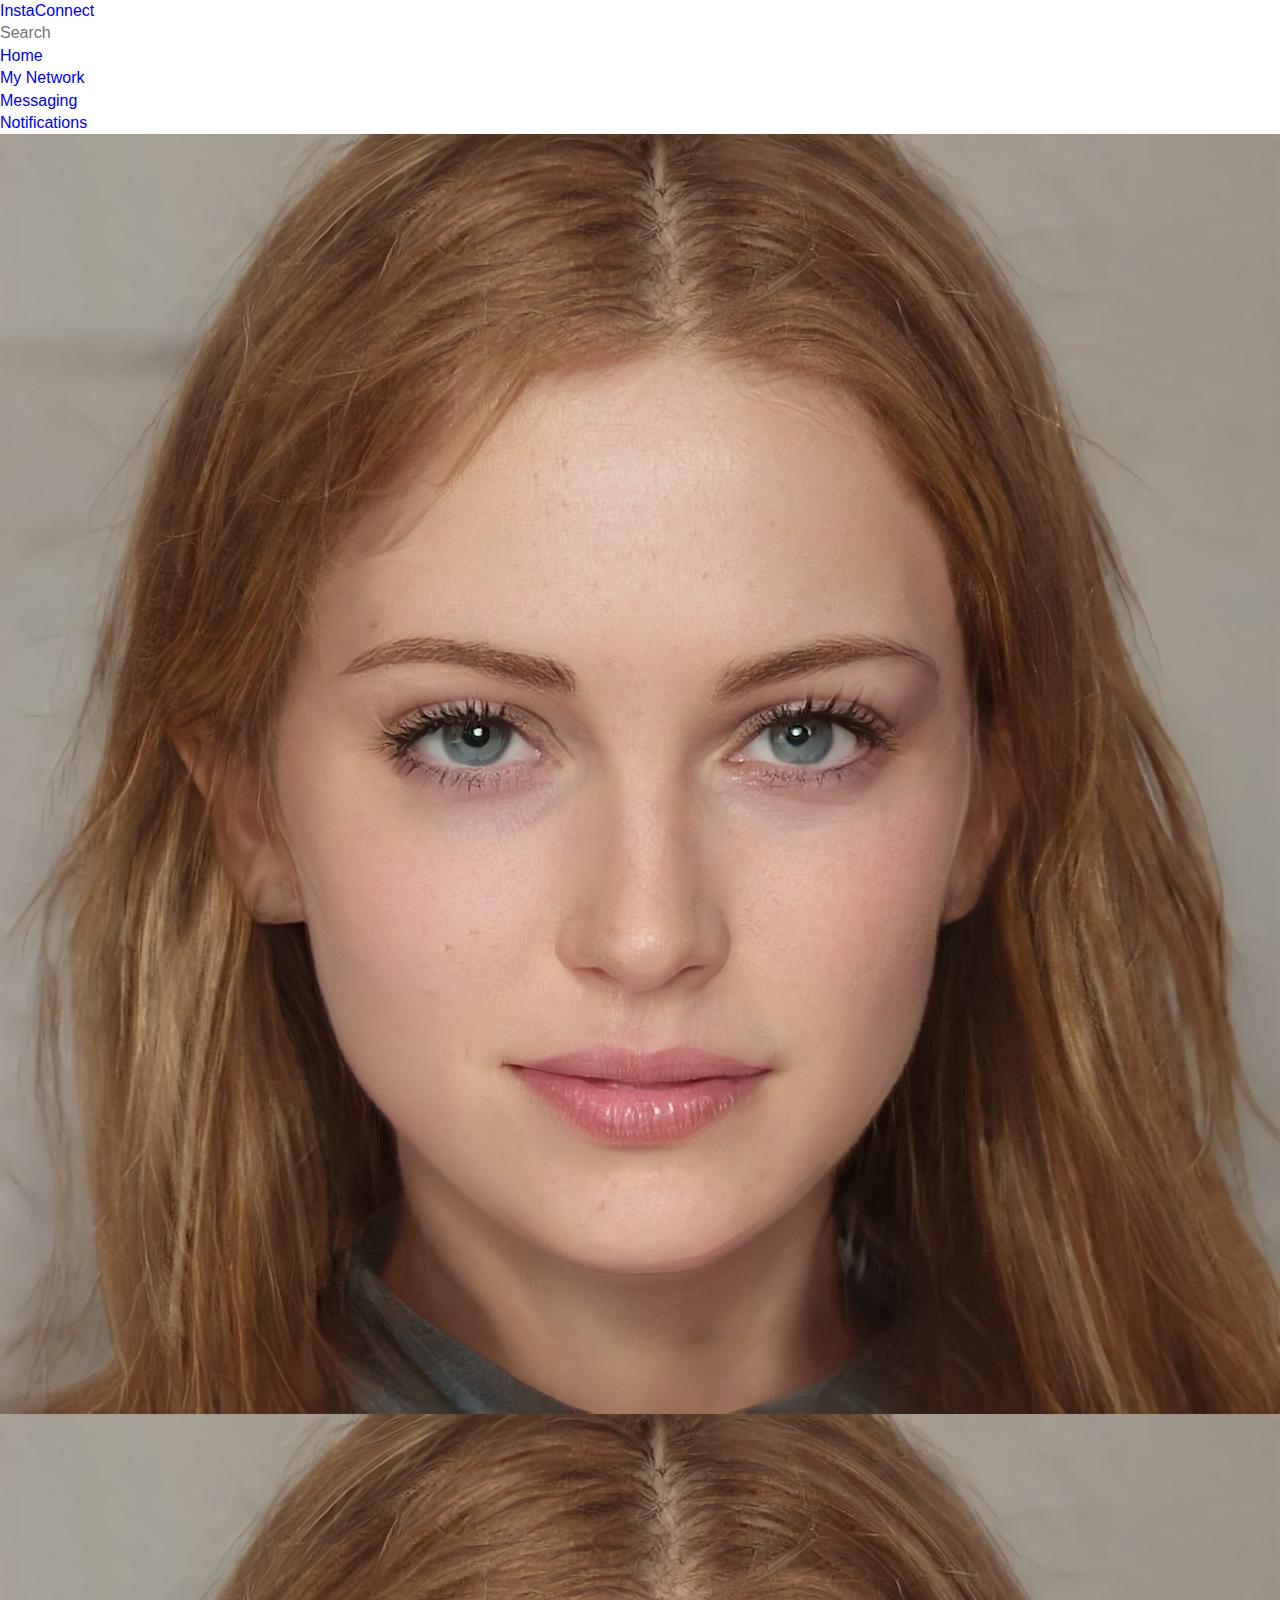
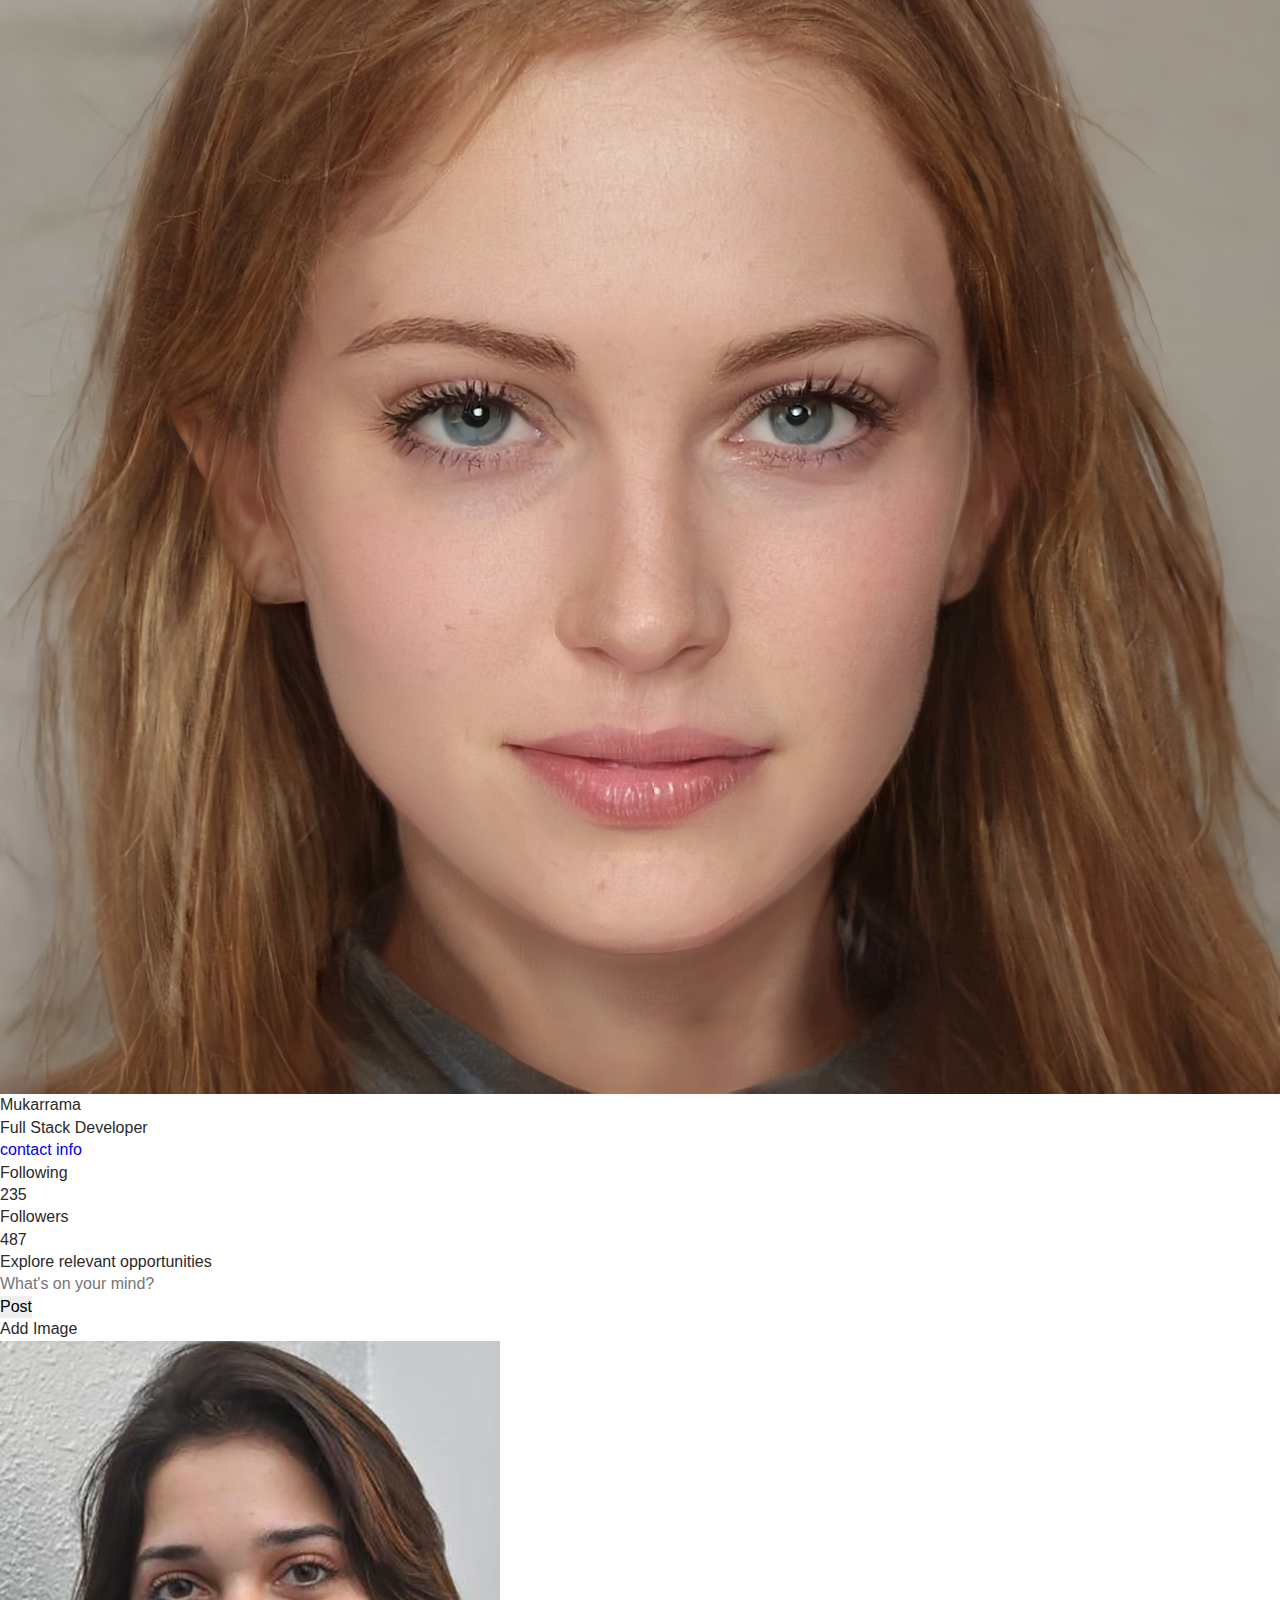
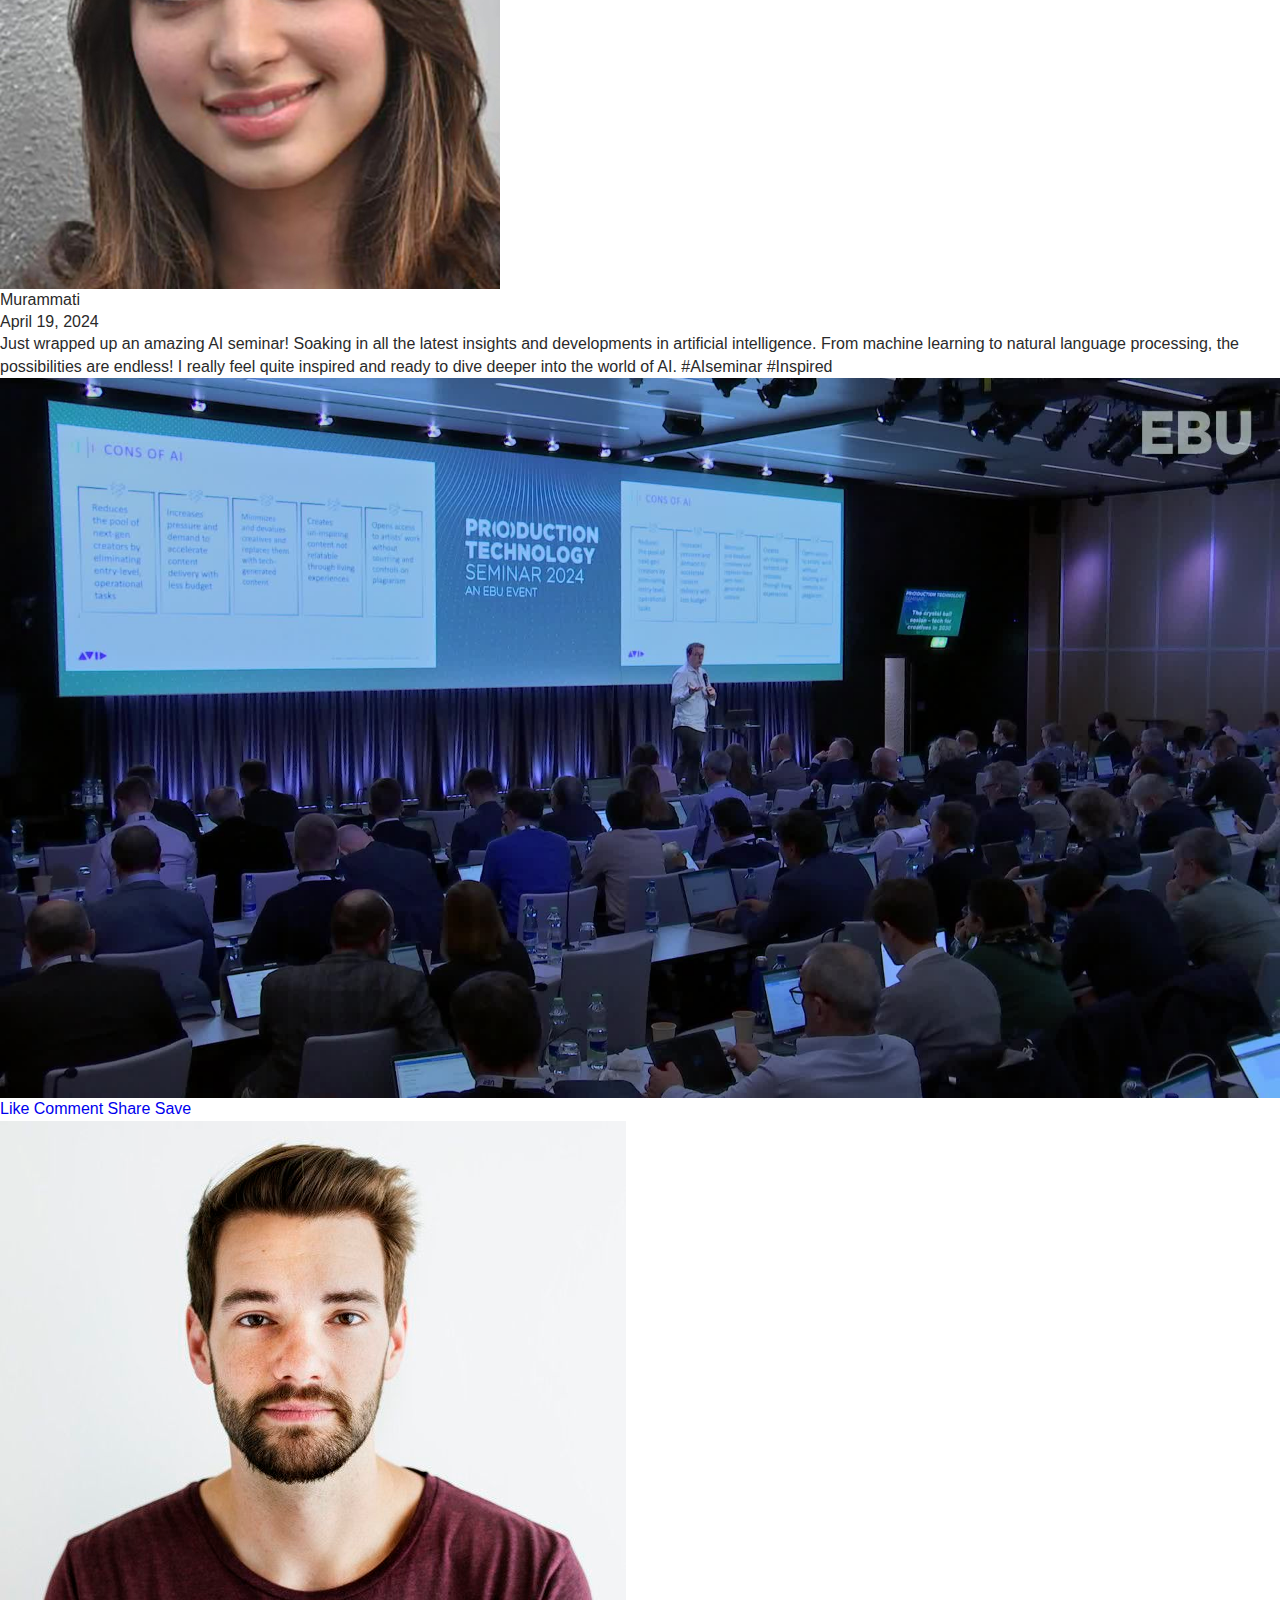
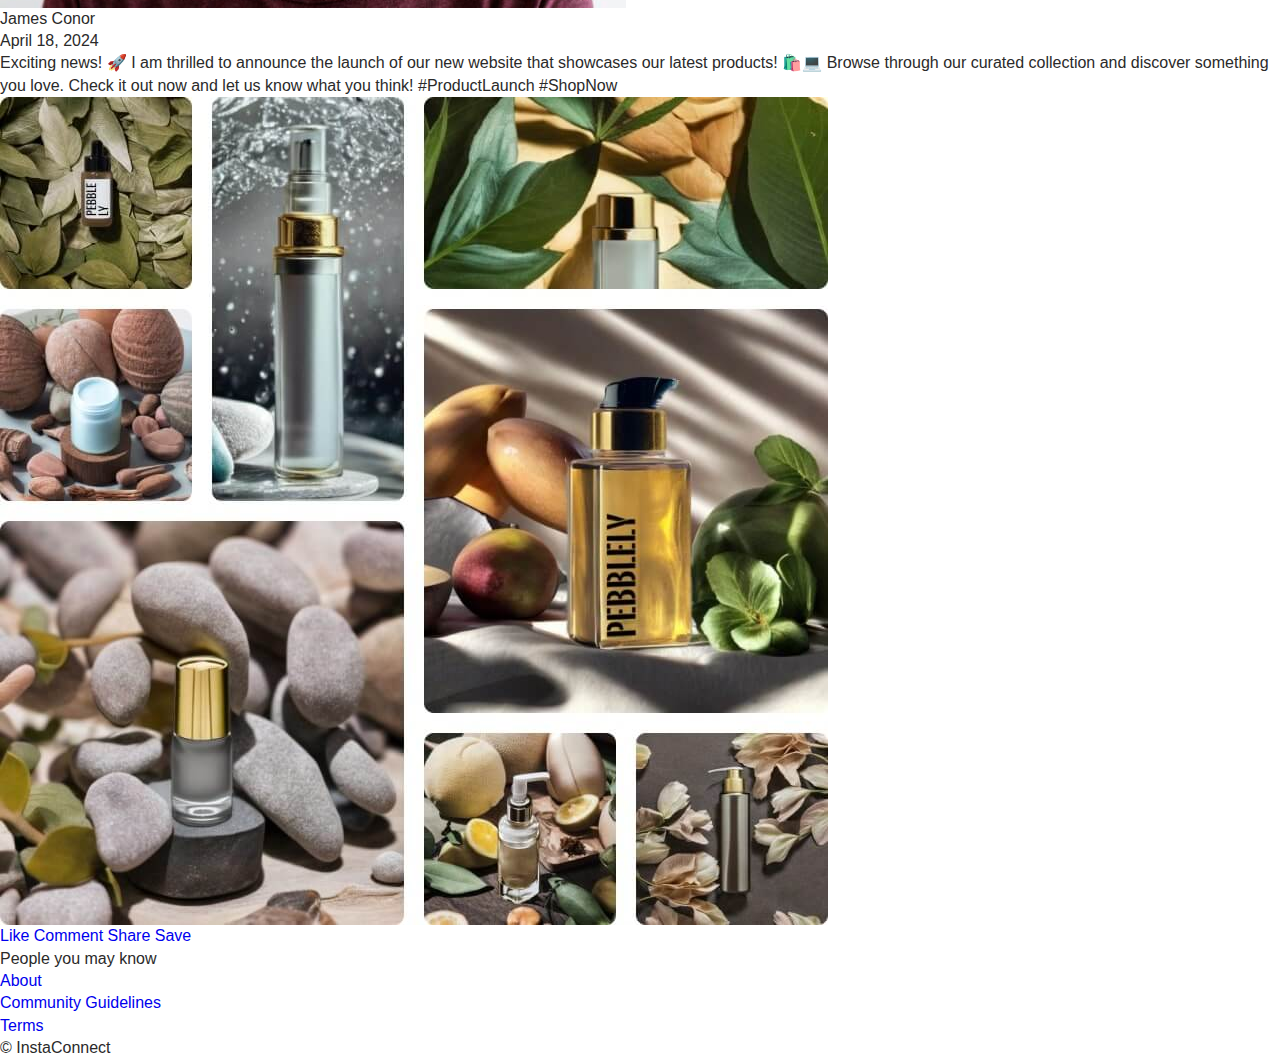
==== home.html @ 7234b7f6 "Adding the homepage" ====
<!DOCTYPE html>
<html lang="en" dir="ltr">

 <head>
    <meta charset="utf-8">
    <meta name="viewport" content="width=device-width, initial-scale=1">
    <meta name="author" content="Mukarrama">
    <title>InstaConnect</title>
    <link rel="icon" href="./assets/img/logo.jpg" type="image/x-icon">
    <link rel="preconnect" href="https://fonts.googleapis.com">
    <link rel="preconnect" href="https://fonts.gstatic.com" crossorigin>
    <link href="https://fonts.googleapis.com/css2?family=Roboto+Flex:opsz@8..144&family=Roboto:wght@300&display=swap"
    rel="stylesheet">
    <link rel="stylesheet" href="https://cdnjs.cloudflare.com/ajax/libs/font-awesome/6.5.1/css/all.min.css"
    integrity="sha512-DTOQO9RWCH3ppGqcWaEA1BIZOC6xxalwEsw9c2QQeAIftl+Vegovlnee1c9QX4TctnWMn13TZye+giMm8e2LwA=="
    crossorigin="anonymous" referrerpolicy="no-referrer"/>
    <link rel="stylesheet" href="./assets/style/reset.css">
    <link rel="stylesheet" href="./assets/style/home-page.css">
    <script src="./assets/script/home-page.js" type="module"></script>
 </head>

 <body>
    <header class="container">
        <nav>
            <ul class="links-1">
                <li class="heading"><a href="#">InstaConnect</a></li>
                <li class="input">
                    <input type="text" class="search" placeholder="Search" />
                </li>
            </ul>
            <ul class="links-2">
                <li>
                    <a href="#">Home</a>
                </li>
                <li>
                    <a href="#">My Network</a>
                </li>
                <li>
                    <a href="#">Messaging</a>
                </li>
                <li>
                    <a href="#">Notifications</a>
                </li>
                <li>
                    <a href="#"><img src="./assets/img/pfp.jpg" alt="user"></a>
                </li>
            </ul>
        </nav>
    </header>
    <main>
        <div class="container">
            <div class="grid">
                <section class="my-profile">
                    <div class="my-info-1">
                        <div class="my-info-2"> 
                            <img src="./assets/img/pfp.jpg" alt="user">
                        </div>
                        <h1 class="name">Mukarrama</h1>
                        <p>Full Stack Developer</p>
                        <a href="#">
                            contact info
                        </a>
                    </div>
                    <div class="followers">
                        <div>
                            <p>Following</p>
                            <h2>235</h2>
                        </div>
                        <div>
                            <p>Followers</p>
                            <h2>487</h2>
                        </div>
                    </div>
                    <p>Explore relevant opportunities</p>
                </section>
                <section class="posts">
                    <div class="post-here">
                        <div class="post-container">
                            <input type="text" placeholder="What's on your mind?">
                            <div class="media-preview"></div>
                            <button class="post-button">Post</button>
                        </div>
                        
                        <div class="post-options">
                            
                            <div class="photo">
                                <p>Add Image</p>
                            </div>
                        </div>
                    </div>
                    <div class="friends-post">
                        <div class="post-heading">
                            <div class="heading-profile">
                                <div class="profile-pic">
                                    <a href="#"><img src="./assets/img/img-01.jpg" alt="user"></a>
                                </div>
                                <div class="profile-info">
                                    <h3>Murammati</h3>
                                    <p>April 19, 2024</p>
                                </div>
                            </div>
                            <div>
                                <i class="fa-solid fa-ellipsis"></i>
                            </div>
                        </div>
                        <div class="post-content">
                            <p>
                                Just wrapped up an amazing AI seminar! Soaking in all 
                                the latest insights and developments in artificial intelligence. 
                                From machine learning to natural language processing, the possibilities 
                                are endless! I really feel quite inspired and ready to dive deeper into the world of AI.
                                 <b>#AIseminar #Inspired</b>
                            </p>
                            <img src="./assets/img/img-04.jpg" alt="">
                            <div class="line">
                                <div>
                                    <a href="#">
                                        <i class="far fa-thumbs-up"></i>
                                        Like
                                    </a>
                                    <a href="#">
                                        <i class="fa-regular fa-message"></i>
                                        Comment
                                    </a>
                                    <a href="#">
                                        <i class="fa-regular fa-share-from-square"></i>
                                        Share
                                    </a>
                                    <a href="#">
                                        <i class="fa-regular fa-bookmark"></i>
                                        Save
                                    </a>
                                </div>
                            </div>
                        </div>
                    </div>
                    <div class="friends-post">
                        <div class="post-heading">
                            <div class="heading-profile">
                                <div class="profile-pic">
                                    <a href="#"><img src="./assets/img/img-02.jpg" alt="user"></a>
                                </div>
                                <div class="profile-info">
                                    <h3>James Conor</h3>
                                    <p>April 18, 2024</p>
                                </div>
                            </div>
                            <div>
                                <i class="fa-solid fa-ellipsis"></i>
                            </div>
                        </div>
                        <div class="post-content">
                            <p>
                                Exciting news! 🚀 I am thrilled to announce
                                 the launch of our new website that showcases 
                                 our latest products! 🛍️💻 Browse through our
                                  curated collection and discover something you love. Check it out now and
                                   let us know what you think! #ProductLaunch #ShopNow
                            </p>
                            <img src="./assets/img/img-05.jpg" alt="">
                            <div class="line">
                                <div>
                                    <a href="#">
                                        <i class="far fa-thumbs-up"></i>
                                        Like
                                    </a>
                                    <a href="#">
                                        <i class="fa-regular fa-message"></i>
                                        Comment
                                    </a>
                                    <a href="#">
                                        <i class="fa-regular fa-share-from-square"></i>
                                        Share
                                    </a>
                                    <a href="#">
                                        <i class="fa-regular fa-bookmark"></i>
                                        Save
                                    </a>
                                </div>
    
                            </div>
                        </div>
                    </div>
                </section>
                <section class="user-column">
    
                    <div id="userContainer" class="container">
                        <h2>People you may know</h2>
                    </div>
                </section>
            </div>
        </div>
    </main>
    <footer>
        <nav>
            <ul>
                <li><a href="#">About</a></li>
                <li><a href="#">Community Guidelines</a></li>
                <li><a href="#">Terms</a></li>
            </ul>
            <div class="end">&copy; InstaConnect </div>
        </nav>
    </footer>
 </body>

</html>
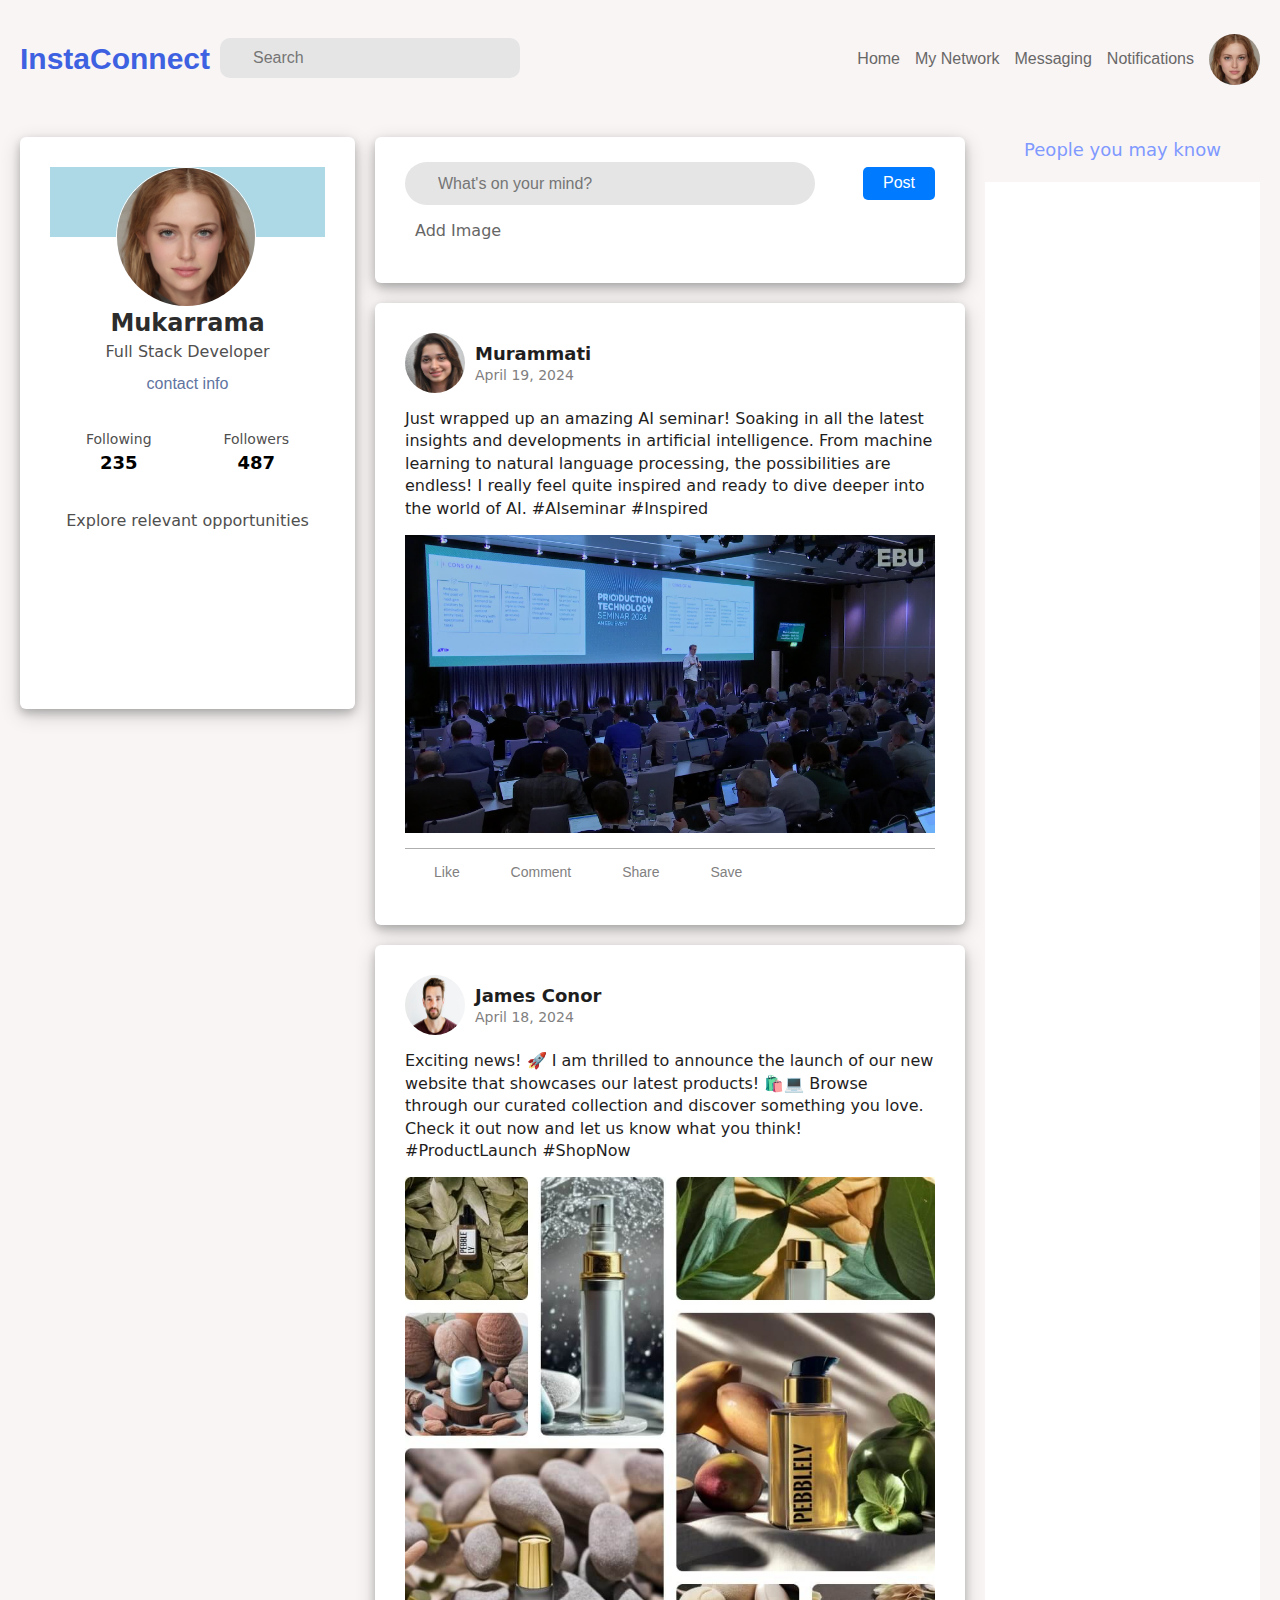
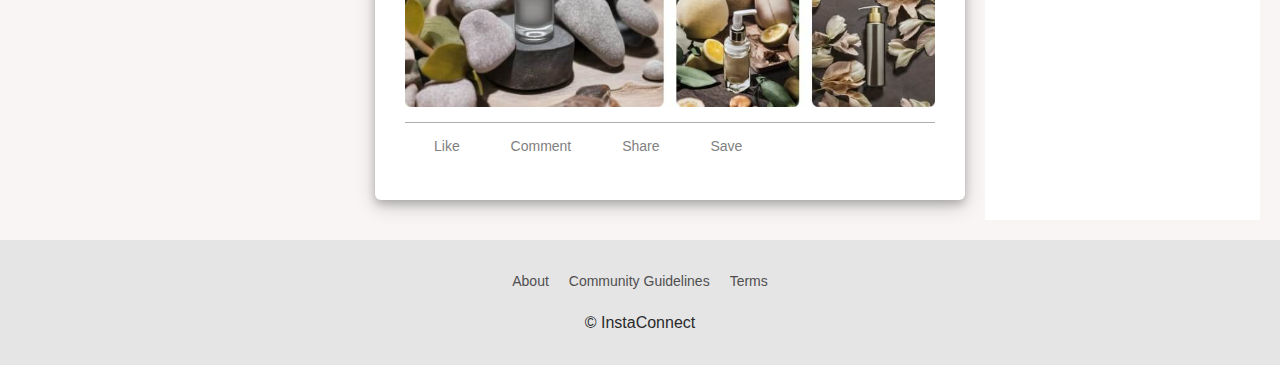
==== commit 1290bd99: "Styling the home page" ====
--- a/home.html
+++ b/home.html
@@ -15,8 +15,8 @@
     integrity="sha512-DTOQO9RWCH3ppGqcWaEA1BIZOC6xxalwEsw9c2QQeAIftl+Vegovlnee1c9QX4TctnWMn13TZye+giMm8e2LwA=="
     crossorigin="anonymous" referrerpolicy="no-referrer"/>
     <link rel="stylesheet" href="./assets/style/reset.css">
-    <link rel="stylesheet" href="./assets/style/home-page.css">
-    <script src="./assets/script/home-page.js" type="module"></script>
+    <link rel="stylesheet" href="./assets/style/homepage.css">
+    <script src="./assets/script/homepage.js" type="module"></script>
  </head>
 
  <body>
--- a/assets/style/homepage.css
+++ b/assets/style/homepage.css
@@ -0,0 +1,794 @@
+@charset "utf-8";
+
+.container {
+    max-width: auto;
+    width: 100%;
+    padding: 0;
+    margin: auto;
+    display: flex;
+    flex-direction: column;
+    background-color: #f9f5f5;
+}
+
+body {
+    font-family: 'Segoe UI', Tahoma, Geneva, Verdana, sans-serif;
+    background-color: #f9f5f5;
+    ;
+}
+
+p,
+h1,
+h2,
+h3,
+h4 {
+    overflow-wrap: break-word;
+    font-family: system-ui, -apple-system, BlinkMacSystemFont,
+        'Segoe UI', Roboto, Oxygen, Ubuntu, Cantarell, 'Open Sans',
+        'Helvetica Neue', sans-serif;
+    color: #ffffff;
+}
+
+/* -------------------------------------------- */
+/* Header                                      */
+/* -------------------------------------------- */
+
+header {
+    width: 100%;
+    height: 13%;
+    display: flex;
+    justify-content: center;
+    padding: 20px;
+    background-color: #151414;
+}
+
+nav {
+    display: flex;
+    justify-content: space-between;
+    align-items: center;
+    padding: 20px;
+}
+
+nav ul {
+    display: flex;
+}
+
+
+.heading a {
+    font-size: 30px;
+    font-weight: 600;
+    margin-right: 10px;
+    color: #3d61e1;
+    
+}
+
+header input {
+    background-color: #e5e5e6;
+    color: #302f2f;
+    height: 40px;
+    width: 300px;
+    border-radius: 10px;
+    padding: 5px 20px 5px 33px;
+}
+.post-button {
+    padding: 5px 20px; 
+    background-color: #007bff; 
+    color: #fff; 
+    border: none; 
+    border-radius: 5px; 
+    cursor: pointer; 
+    transition: background-color 0.3s ease;
+}
+
+.post-button:hover {
+    background-color: #0056b3;
+}
+
+.links-2 li {
+    display: inline-block;
+    height: 50px;
+    line-height: 50px;
+    text-align: center;
+    background-color: #f9f5f5;
+    border-radius: 50%;
+}
+
+.links-2 li:hover {
+    color: #3e3e3e;
+}
+
+.links-2 a {
+    display: block;
+    color: #686767;
+}
+.links-2 a:hover {
+    display: block;
+    color: #292929;
+}
+
+.links-2 li+li {
+    margin-left: 15px;
+}
+
+.links-2 img {
+    border-radius: 50%;
+    display: inline;
+    height: 51px;
+}
+
+.links-2 i {
+    font-size: 18px;
+}
+
+/* -------------------------------------------- */
+/* Main                                         */
+/* -------------------------------------------- */
+
+main {
+    display: flex;
+    flex-direction: column;
+    width: 100%;
+    background-color: #f9f5f5;
+    padding: 0 20px;
+}
+
+.my-profile,
+.posts,
+.user-column {
+    margin: 0;
+    padding: 0;
+}
+
+.grid {
+    display: grid;
+    grid-template-columns: 1fr 2fr 1fr;
+    gap: 20px;
+    padding: 20px 0;
+}
+
+/* First column */
+
+.my-profile {
+    background-color: #ffffff;
+    text-align: center;
+    padding: 30px;
+    border-radius: 6px;
+    height: 34%;
+    width: 335px;
+    box-shadow: 0 4px 8px 0 rgba(0, 0, 0, 0.2), 0 6px 20px 0 rgba(0, 0, 0, 0.19);
+}
+
+
+.my-profile img {
+    border-radius: 50%;
+    display: inline;
+    height: 140px;
+    position: absolute; /* Position the image absolutely relative to its container */
+    left: 24%; /* Move the image 50% to the left */
+    top: 0; /* Align the top of the image with the top of the container */
+    width: auto; /* Allow the width to be adjusted */
+    border: 1px solid #ffffff;
+}
+.my-info-2{
+    background-color: lightblue;
+    width:100%;
+    height:70px;
+    position:relative;
+    padding:0;
+    margin:0;
+}
+.name {
+    font-weight: 600;
+    font-size: 24px;
+    margin-top: 10px;
+}
+
+.my-info-1 p:nth-child(3) {
+    color: #504f4f;
+}
+
+.my-info-1 a {
+    color: #5f74a1;
+    display: flex;
+    justify-content: center;
+    transition: all 0.25s ease-in-out;
+    margin-top: 10px;
+    padding-left: 30px;
+    padding-right: 30px;
+}
+.my-info-1 h1{
+    color: #2c2c2c;
+    margin-top:70px;
+
+}
+.my-info-1 a:hover {
+    color: #1d1d1d;
+}
+
+.my-info-1 i {
+    color: #3d61e1;
+    line-height: 1.5;
+    margin-right: 5px;
+    padding: 3px;
+}
+
+.followers {
+    margin: 30px 0px;
+    display:flex;
+    justify-content: space-around;
+}
+
+.followers div {
+    padding: 5px 0px;
+    border:none;
+}
+
+.followers h2 {
+    font-size: 18px;
+    font-weight: 600;
+    color:black;
+}
+
+.followers p {
+    font-size: 14px;
+    color: #504f4f;
+}
+
+.my-profile>p {
+    margin-bottom: 16px;
+    color: #504f4f;
+}
+
+.my-profile>button {
+    padding: 15px 30px;
+    background-color: #153bc7;
+    color: #fff;
+    border-radius: 28px;
+    cursor: pointer;
+    transition: all 0.25s ease-in-out;
+}
+
+.my-profile>button:hover {
+    background-color: #062cb4;
+}
+
+/* Second column */
+
+
+.friends-post,
+.post-here {
+    padding: 30px;
+    background-color: #ffffff;
+    box-shadow: 0 4px 8px 0 rgba(0, 0, 0, 0.2), 0 6px 20px 0 rgba(0, 0, 0, 0.19);
+    border-radius: 6px;
+    margin-bottom: 20px;
+    width: 590px;
+    color: #313131;
+}
+
+.post-here :first-child {
+    display: flex;
+    justify-content: space-between;
+    align-items: center;
+    height: 43px;
+}
+
+.post-container {
+    padding-bottom: 10px;
+}
+
+.post-container i {
+    color: #3d61e1;
+    font-size: 30px;
+    cursor: pointer;
+    transition: all 0.25s ease-in-out;
+}
+
+.post-container i:hover {
+    color: #4b6adc;
+}
+
+.post-container img {
+    height: 40px;
+    width: 40px;
+    border-radius: 50%;
+}
+
+.post-here input {
+    width: 80%;
+    height: 35px;
+    text-align: left;
+    padding: 0px 20px 0px 33px;
+    line-height: 1;
+    border-radius: 30px;
+    background-color: #e5e5e6;
+    color: #242424;
+}
+
+
+.line-break {
+    border-top: 1px solid #444242;
+    margin-bottom: 20px;
+}
+
+.post-options {
+    display: flex;
+    justify-content: space-between;
+}
+
+.post-options div {
+    cursor: pointer;
+}
+
+.post-options div:not(.line-break) {
+    display: flex;
+    align-items: center;
+}
+
+.post-options i {
+    margin-right: 6px;
+    font-size: 24px;
+}
+
+.post-options p {
+    color: #666666;
+}
+
+.live-video:hover {
+    background-color: #d6d7d8;
+}
+
+.live-video {
+    color: #f02849;
+    padding: 8px 18px;
+    border-radius: 20px;
+    background-color: transparent;
+    transition: all 0.25s ease-in-out;
+}
+
+.photo:hover {
+    background-color: #d6d7d8;
+}
+
+.photo {
+    color: #45bd62;
+    padding: 2px 10px;
+    border-radius: 20px;
+    background-color: transparent;
+    transition: all 0.25s ease-in-out;
+}
+.photo{
+    color: gray;
+}
+
+.feeling:hover {
+    background-color: #d6d7d8;
+}
+
+.feeling {
+    color: #fab921;
+    padding: 2px 27px;
+    border-radius: 20px;
+    background-color: transparent;
+    transition: all 0.25s ease-in-out;
+}
+
+.feeling-list {
+    display: none;
+    position: absolute;
+    background-color: #2f3238;
+    border: 1px solid rgba(0, 0, 0, 0.2);
+    color: #fff;
+    box-shadow: 0 2px 10px rgba(0, 0, 0, 0.2);
+    padding: 10px;
+    border-radius: 10px;
+    display: flex;
+    z-index: 1;
+    flex-direction: column;
+}
+
+.feeling-list button {
+    display: block;
+    background: none;
+    border: none;
+    font-size: 16px;
+    color: #fff;
+    padding: 5px 10px;
+    text-align: left;
+}
+
+.feeling-list button:hover {
+    background-color: #090909;
+    width: 100%;
+}
+
+
+.fa-ellipsis {
+    transition: color 0.3s ease, transform 0.3s ease;
+    vertical-align: top;
+    align-items: center;
+}
+
+.fa-ellipsis:hover {
+    color: #0a66c2;
+    transform: scale(1.2);
+    cursor: pointer;
+}
+
+.media-preview {
+    display: inline-block;
+    vertical-align: middle;
+    padding: 0 10px;
+}
+
+
+
+.post-container input[type="text"] {
+    width: calc(100% - 120px);
+}
+
+.post-heading img {
+    height: 60px;
+    width: 60px;
+    border-radius: 50%;
+}
+
+.post-heading {
+    display: flex;
+    justify-content: space-between;
+    align-items: center;
+    margin-bottom: 15px;
+}
+
+.heading-profile {
+    display: flex;
+    align-items: center;
+    gap: 10px;
+}
+
+.post-heading p,
+.post-heading i {
+    color: #817f7f;
+    font-size: 14px;
+}
+
+.post-heading i {
+    cursor: pointer;
+}
+
+.post-heading h3 {
+    font-size: 18px;
+    color:#1f1e1e;
+    cursor: pointer;
+    font-weight: 600;
+    width: fit-content;
+}
+
+.post-content p {
+    margin-bottom: 15px;
+    color: #1f1e1e;
+}
+
+.post-actions .interactive {
+    color: #817f7f;
+    padding: 10px;
+    border-radius: 20px;
+    background-color: transparent;
+    transition: all 0.25s ease-in-out;
+    text-align: center;
+    justify-content: center;
+    font-size: 18px;
+    margin: auto 5px;
+}
+
+.post-actions .interactive:hover {
+    background-color: #2c2d2e;
+}
+
+.post-actions {
+    border-top: 1px solid #444242;
+    border-bottom: 1px solid #444242;
+    padding: 12px;
+    margin-top: 10px;
+}
+
+.interactive+.interactive {
+    margin-left: 20px;
+}
+
+.line>div {
+    border-top: 1px solid #afaeae;
+    padding: 12px;
+    margin-top: 10px;
+}
+
+.post-content div {
+    margin-top: 15px;
+}
+
+.post-content a {
+    color: #817f7f;
+    padding: 10px;
+    border-radius: 20px;
+    background-color: transparent;
+    transition: all 0.25s ease-in-out;
+    text-align: center;
+    justify-content: center;
+    font-size: 14px;
+    margin: 0 5px;
+}
+
+.post-content a:hover {
+    color: #2c2d2e;
+}
+
+.post-content a+a {
+    margin-left: 20px;
+}
+
+.post-content i {
+    margin-right: 2px;
+}
+
+/* Third Column */
+
+.user-column {
+    margin: 0;
+    padding: 0;
+    background-color: #ffffff;
+}
+
+.user-card img {
+    width: 80px;
+    height: 80px;
+    border-radius: 50%;
+    margin-bottom: 10px;
+}
+
+#userContainer {
+    display: flex;
+    flex-wrap: wrap;
+    gap: 10px;
+}
+
+#userContainer h2 {
+    font-size: 400;
+    font-size: 18px;
+    margin-bottom: 20px;
+    color: #7f99ff;
+    text-align: center;
+}
+
+.user-card {
+    display: flex;
+    align-items: center; /* Vertical alignment */
+    padding: 10px;
+    margin-bottom: 10px;
+    background-color: #f9f5f5;
+    box-shadow: 0 4px 8px 0 rgba(0, 0, 0, 0.2), 0 6px 20px 0 rgba(0, 0, 0, 0.19);
+    color: #242424;
+}
+
+.profile-picture {
+    width: 100px; /* Adjust width as needed */
+    height: auto;    border-radius: 50%;
+
+    margin-right: 20px; /* Spacing between image and text */
+}
+
+.user-details {
+    flex-grow: 1; 
+    color:#1f1e1e;/* Allow text to take up remaining space */
+}
+.user-card:hover {
+    box-shadow: 3px 8px 16px rgba(0, 0, 0, 0.2);
+    transform: translateY(-2px);
+    background-color: #e9e9e9;
+}
+
+.profile-picture {
+    height: auto;
+    margin-bottom: 1px;
+}
+
+.full-name {
+    font-weight: bold;
+    margin-bottom: 5px;
+    color: #1f1e1e;
+}
+
+.city {
+    color: #1f1e1e;
+}
+
+/* -------------------------------------------- */
+/* Footer                                       */
+/* -------------------------------------------- */
+
+footer nav {
+    padding: 30px 0px 30px 0px;
+    background-color: #e5e5e6;
+    display: flex;
+    justify-content: center;
+    align-items: center;
+    flex-direction: column;
+}
+
+footer nav li+li {
+    margin-left: 20px;
+}
+
+footer ul {
+    margin-bottom: 20px;
+}
+
+footer nav a,
+footer nav p {
+    color: #504f4f;
+    font-size: 14px;
+    transition: all 0.3s ease-in-out;
+}
+
+footer nav a:hover {
+    text-decoration: underline;
+}
+
+/* -------------------------------------------- */
+/* Media Queries                                */
+/* -------------------------------------------- */
+
+
+@media (max-width: 1024px) {
+
+    /* Tablet adjustments */
+    .container {
+        padding: 0 10px;
+    }
+
+    header {
+        flex-direction: column;
+        align-items: center;
+        padding: 10px 0;
+    }
+
+    header input {
+        width: 100%;
+        margin-top: 10px;
+    }
+
+    nav {
+        width: 100%;
+        padding: 10px 0;
+    }
+
+    nav ul {
+        flex-direction: column;
+        width: 100%;
+        padding: 0;
+        align-items: center;
+        margin: 0;
+    }
+
+    .links-2 li {
+        width: auto;
+        margin: 5px auto;
+    }
+
+    .grid {
+        grid-template-columns: 1fr;
+    }
+
+    .my-profile,
+    .friends-post,
+    .post-here {
+        width: 100%;
+    }
+    .post-content {
+        font-size: 14px; 
+        padding: 15px; 
+}
+}
+
+@media (max-width: 768px) {
+
+    /* Mobile adjustments */
+    body,
+    main {
+        padding: 0 5px;
+    }
+
+    .heading a img,
+    .post-container img,
+    .post-heading img,
+    .user-card img {
+        width: 40px;
+        height: 40px;
+    }
+
+    .my-profile {
+        height: 100%;
+    }
+
+    .name,
+    .followers h2,
+    .post-heading h3 {
+        font-size: 16px;
+        color:#3e3e3e
+    }
+
+    .post-content p,
+    .post-content a {
+        font-size: 14px;
+    }
+
+    .user-card {
+        flex: 1 0 100%;
+        margin-bottom: 10px;
+    }
+
+    .my-profile {
+        padding: 15px;
+    }
+
+    .post-here,
+    .friends-post {
+        margin-bottom: 10px;
+    }
+
+    header {
+        padding: 5px 0;
+    }
+
+    nav {
+        flex-direction: column;
+    }
+
+    nav ul {
+        align-items: center;
+    }
+
+    .links-2 li {
+        padding: 8px;
+        margin: 3px;
+    }
+    .post-content {
+        font-size: 12px;  
+        padding: 10px; 
+    }
+
+    .post-content img {
+        max-width: 100%; 
+        height: auto;     
+    }
+}
+
+@media (max-width: 480px) {
+
+    header input,
+    .post-here input {
+        padding: 8px 10px;
+    }
+
+    .post-content p,
+    .post-content a {
+        font-size: 12px;
+    }
+
+    header input {
+        padding: 8px;
+    }
+
+    nav ul li {
+        font-size: 12px;
+        padding: 10px;
+        margin-bottom: 5px;
+    }
+
+    .post-options i,
+    .post-container i {
+        font-size: 18px;
+    }
+    .post-content {
+        font-size: 10px;  
+        padding: 6px;    
+    }
+}